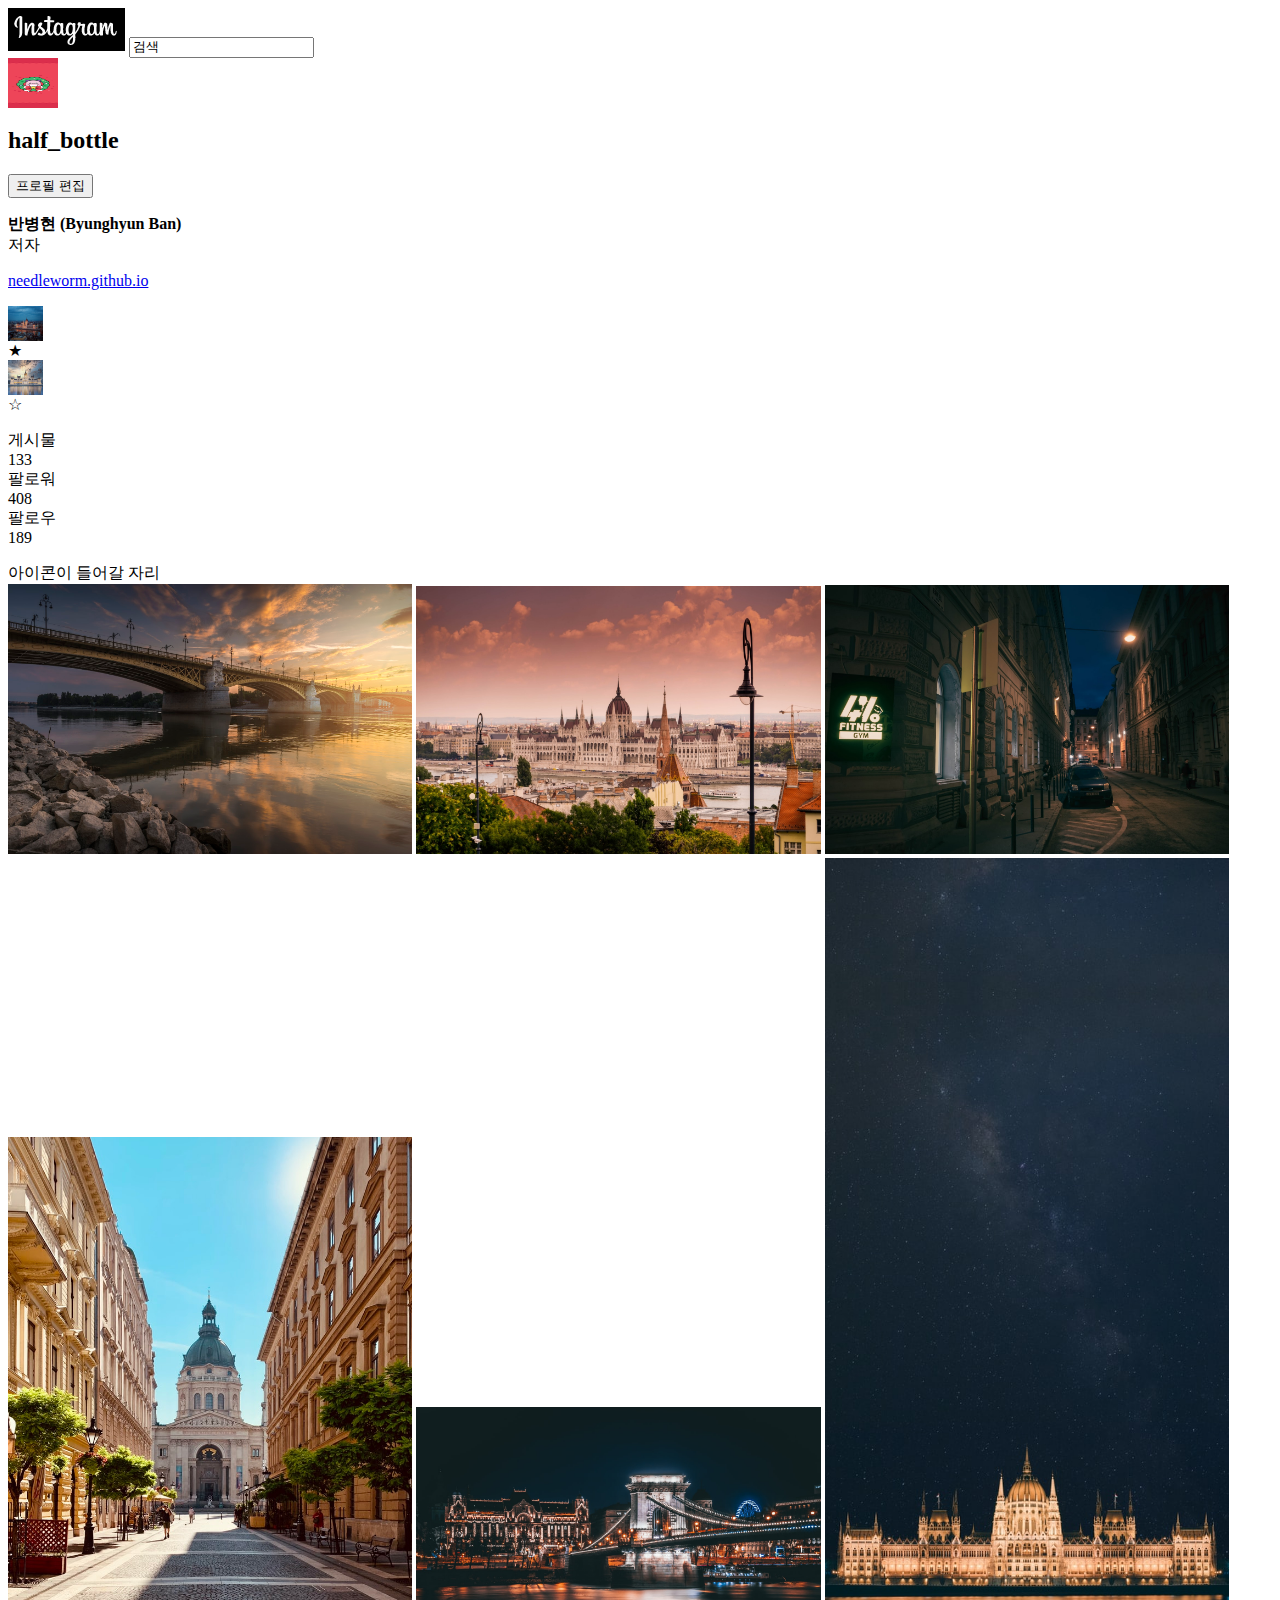
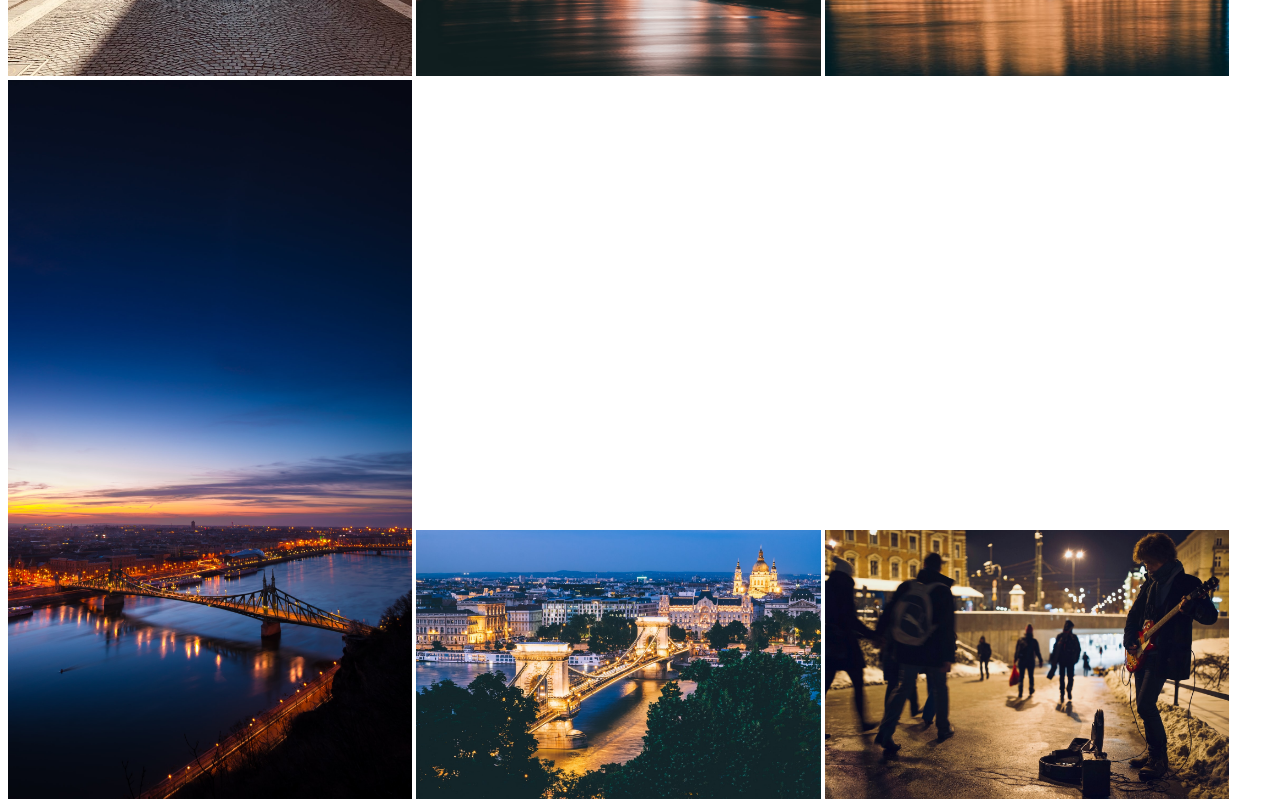
==== index.html @ 8dd54186 "커밋 메시지" ====
<html>
    <head></head>
    <body>
        <div>
        <img src="IMAGE/instagram_text.png"/>
        <input value="검색"/>
        </div>
        <div>
        <img src="IMAGE/profile.jpg.png"
        width="50px"
        height="50px"/>
        <div>
        <h2>half_bottle</h2>
        <button>프로필 편집</button>
        </div>
        </div>
        <div>
        <p>
            <strong>
        반병현 (Byunghyun Ban)
        </strong></br>
        저자
        </p>
        </div>
        <div>
        <p>
            <a href= "https://needleworm.github.io">
            needleworm.github.io
        </a>
        </p>
        </div>
        <div>
            <div>
                <div>
            <img src="IMAGE/h1.jpg"height="35px" width="35px"/>
            </div>
            <div>
                ★
            </div>
            </div>
            <div>
                <div>
            <img src="IMAGE/h2.jpg"height="35px" width="35px"/>
            </div>
            <div>
                ☆
            </div>
            </div>
        </div>
        <div>
        <p>
        <div>
        게시물<br/>
        133
        </div>
        <div>
        팔로워<br/>
        408
        </div>
        <div>
        팔로우<br/>
        189
        </div>
        
        </p>
        </div>
        <div>아이콘이 들어갈 자리</div>
        <div>
            <img src="IMAGE/thumbnails/1.jpg" width="32%"/>
            <img src="IMAGE/thumbnails/2.jpg" width="32%"/>
            <img src="IMAGE/thumbnails/3.jpg" width="32%"/>
            <img src="IMAGE/thumbnails/4.jpg" width="32%"/>
            <img src="IMAGE/thumbnails/5.jpg" width="32%"/>
            <img src="IMAGE/thumbnails/6.jpg" width="32%"/>
            <img src="IMAGE/thumbnails/7.jpg" width="32%"/>
            <img src="IMAGE/thumbnails/8.jpg" width="32%"/>
            <img src="IMAGE/thumbnails/9.jpg" width="32%"/>
        </div>
    </body>
</html>
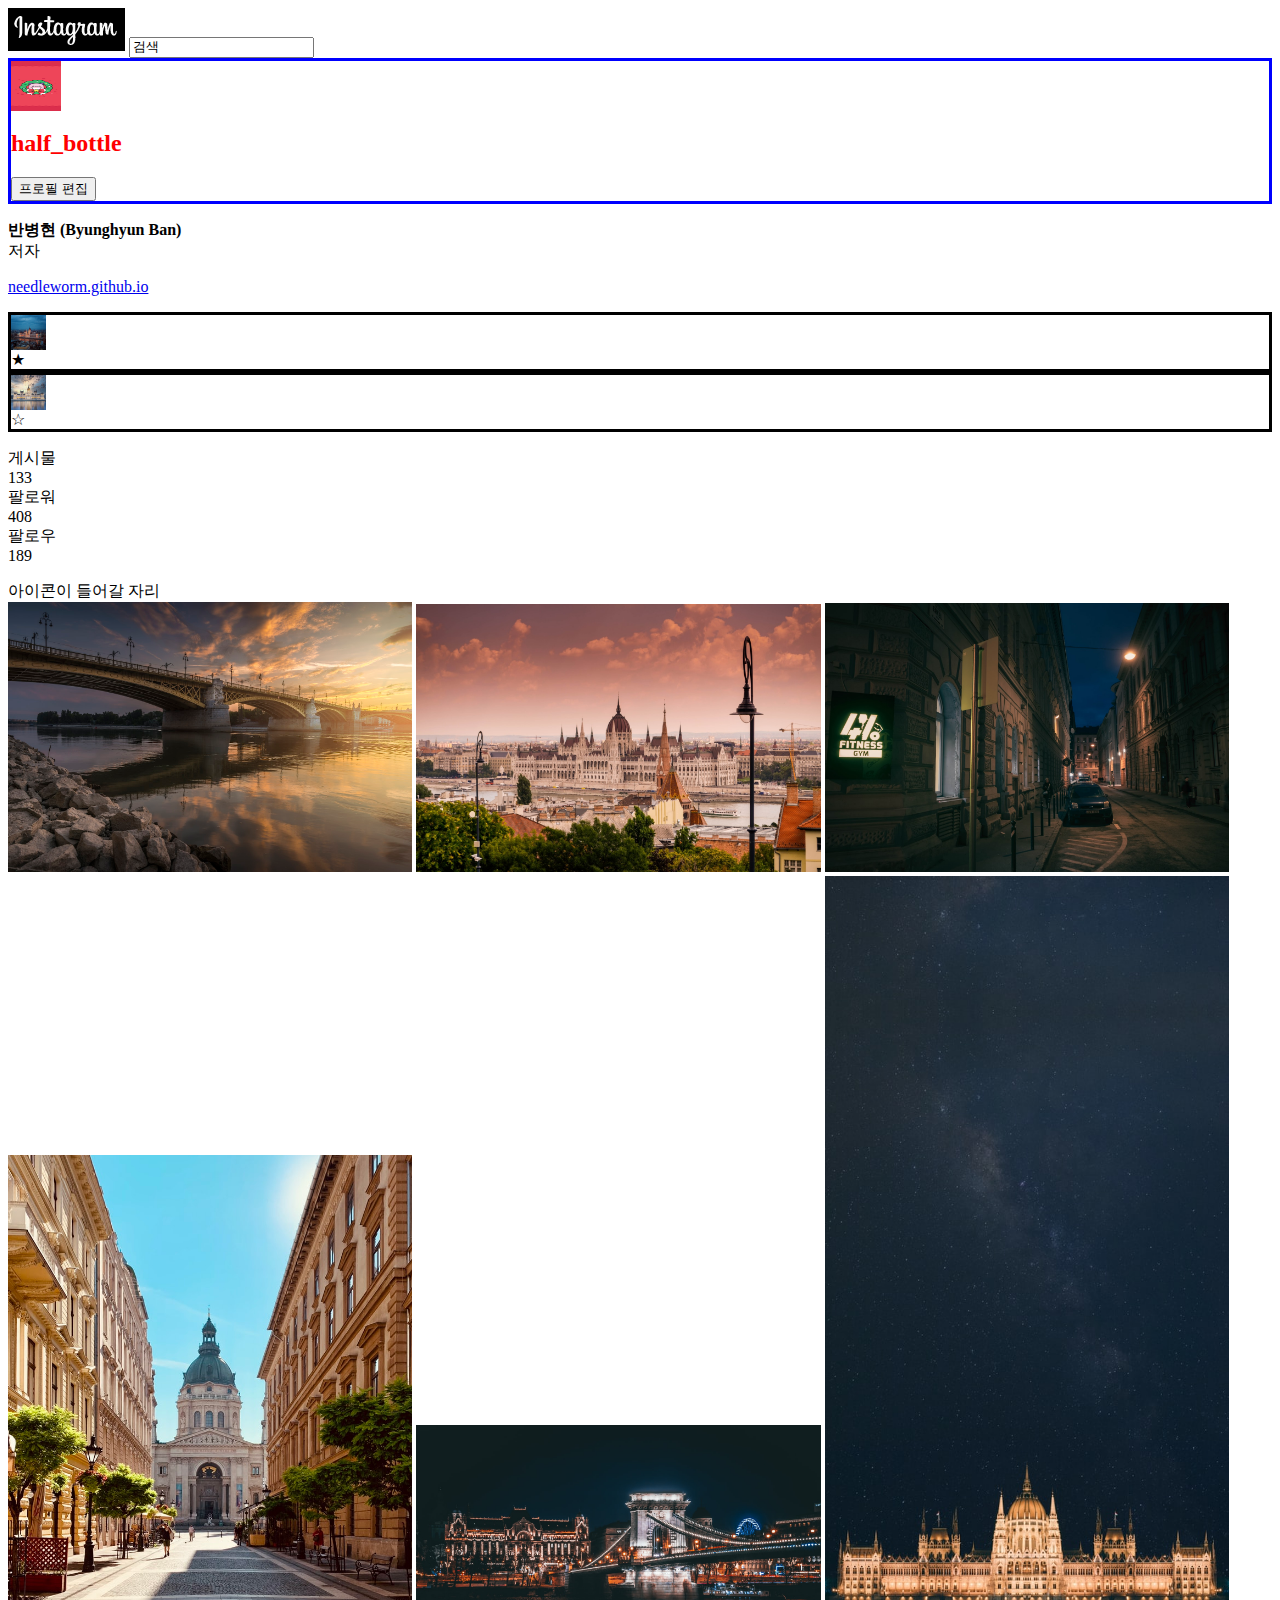
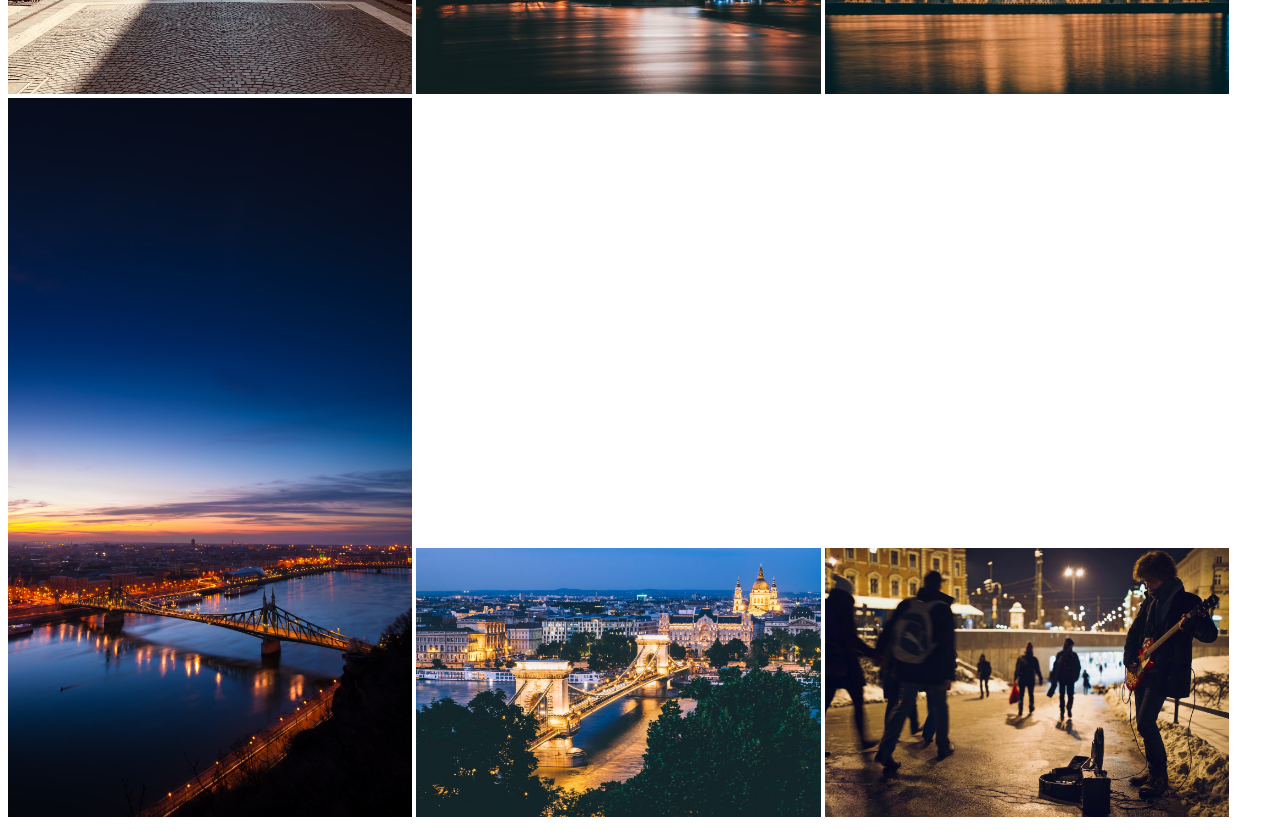
==== commit d940429f: "style css 추가" ====
--- a/index.html
+++ b/index.html
@@ -1,11 +1,13 @@
 <html>
-    <head></head>
+<head>
+        <link href="style.css" rel="stylesheet">
+    </head>
     <body>
         <div>
         <img src="IMAGE/instagram_text.png"/>
-        <input value="검색"/>
+        <input type="search" value="검색"/>
         </div>
-        <div>
+        <div id="profile">
         <img src="IMAGE/profile.jpg.png"
         width="50px"
         height="50px"/>
@@ -30,7 +32,7 @@
         </p>
         </div>
         <div>
-            <div>
+            <div class="highlight">
                 <div>
             <img src="IMAGE/h1.jpg"height="35px" width="35px"/>
             </div>
@@ -38,7 +40,7 @@
                 ★
             </div>
             </div>
-            <div>
+            <div class="highlight">
                 <div>
             <img src="IMAGE/h2.jpg"height="35px" width="35px"/>
             </div>
--- a/style.css
+++ b/style.css
@@ -0,0 +1,10 @@
+h2 {
+    color:red;
+}
+.highlight {
+    border:solid;
+}
+#profile {
+    border:solid;
+    border-color: blue;
+}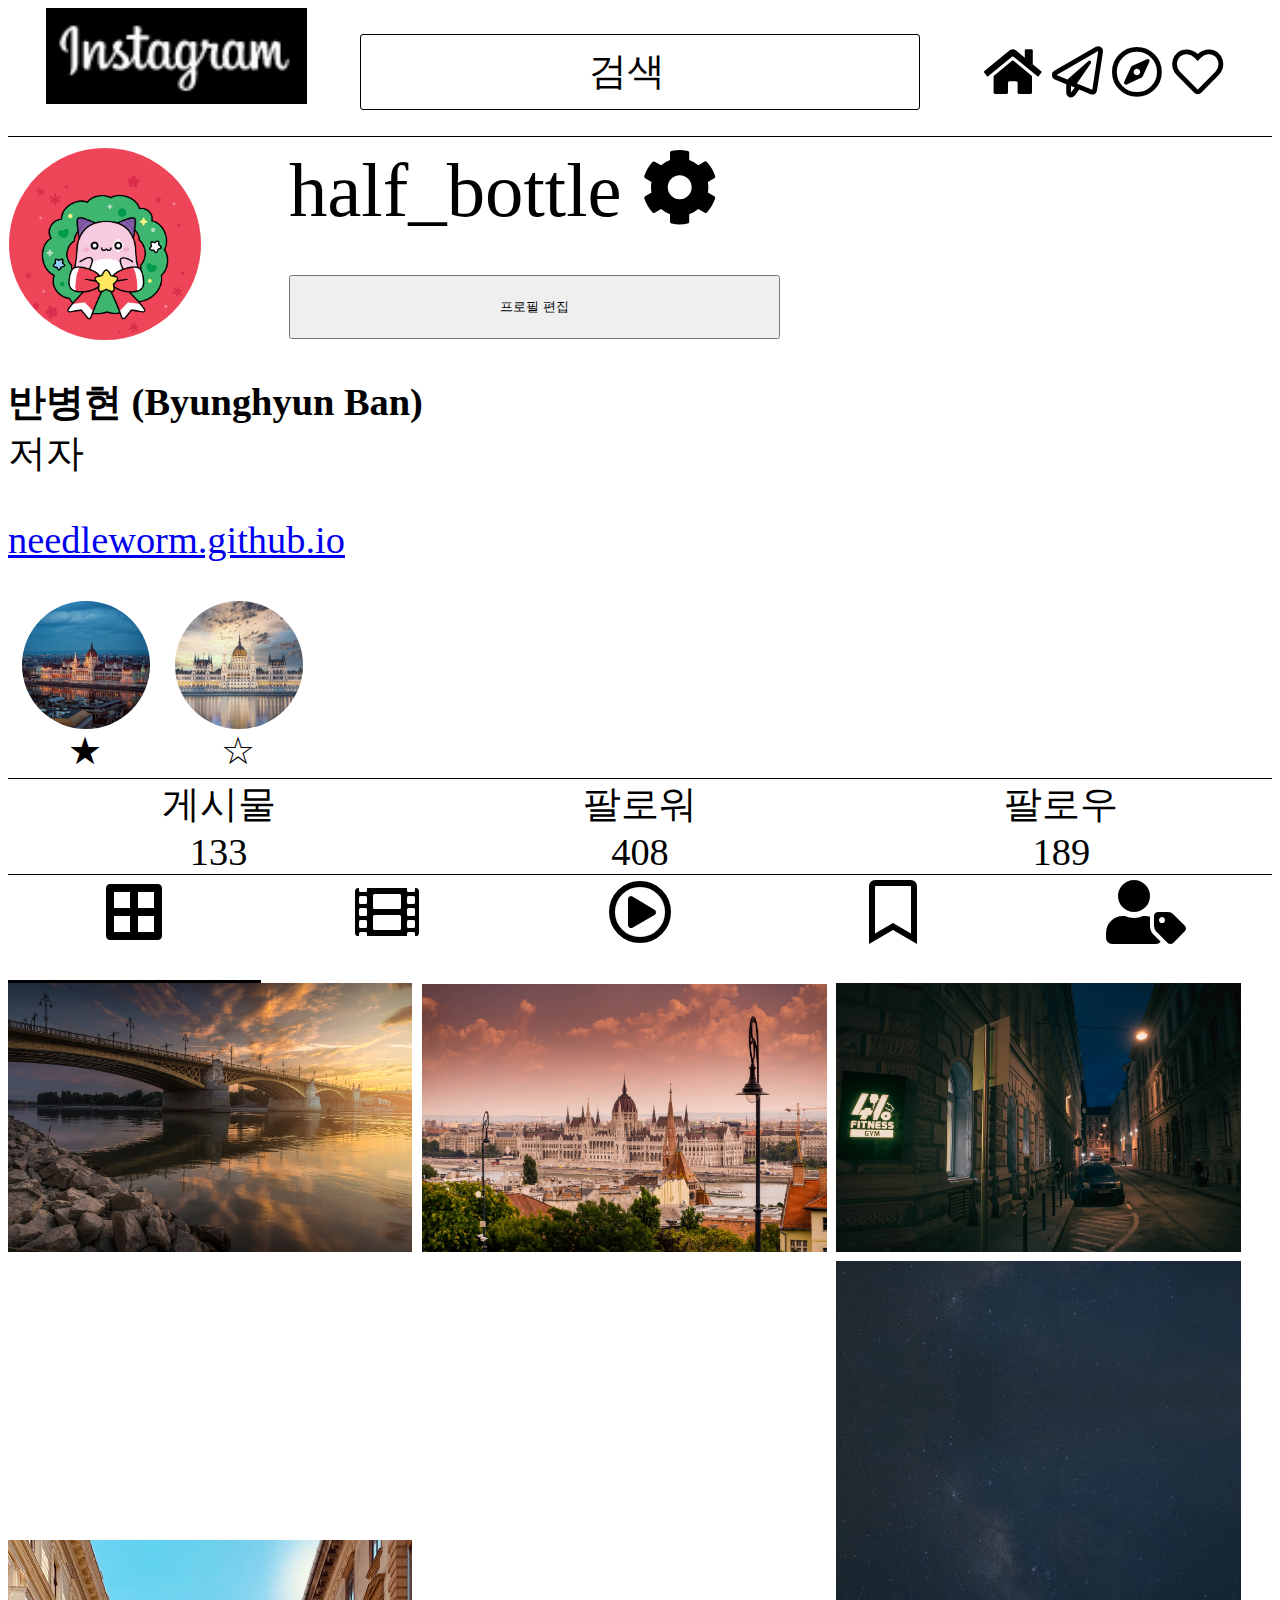
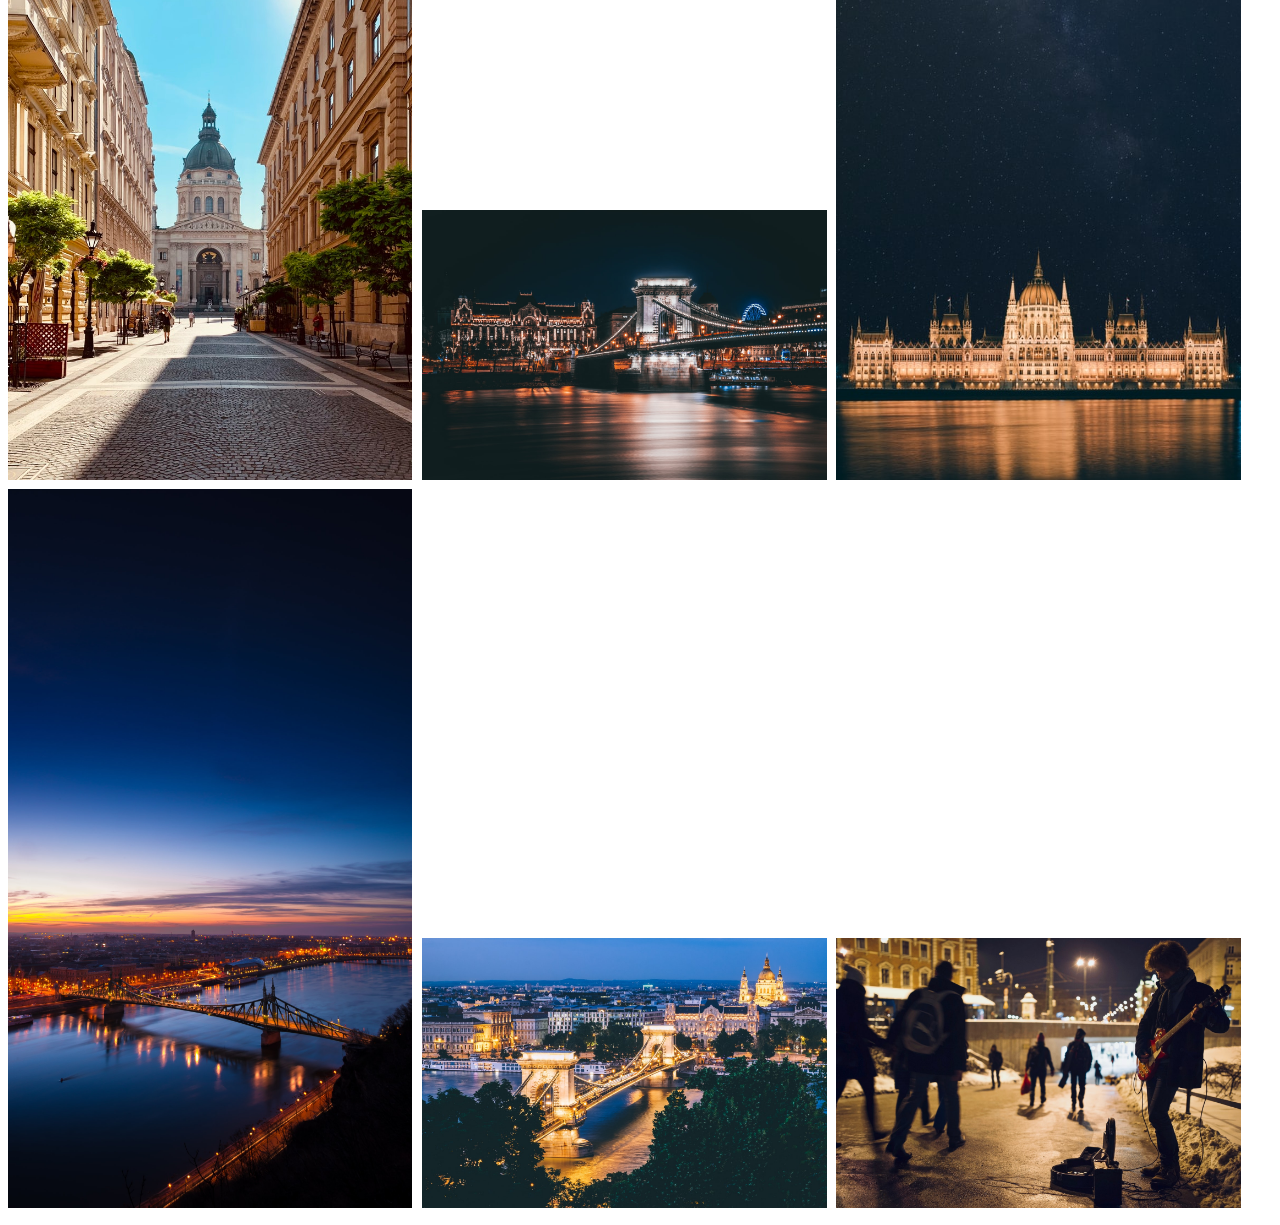
==== commit d19e2739: "ver1.0 html 뼈대" ====
--- a/index.html
+++ b/index.html
@@ -1,21 +1,30 @@
 <html>
 <head>
         <link href="style.css" rel="stylesheet">
+        <link href="https://pro.fontawesome.com/releases/v5.10.0/css/all.css" rel="stylesheet"/>
     </head>
     <body>
-        <div>
+        <div id="top">
         <img src="IMAGE/instagram_text.png"/>
         <input type="search" value="검색"/>
+        <div>
+            <i class="fas fa-home"></i>
+            <i class="far fa-paper-plane"></i>
+            <i class="far fa-compass"></i>
+            <i class="far fa-heart"></i>
+            </div>
         </div>
+
         <div id="profile">
-        <img src="IMAGE/profile.jpg.png"
-        width="50px"
-        height="50px"/>
-        <div>
-        <h2>half_bottle</h2>
-        <button>프로필 편집</button>
+            <div id="profile_pic" >
+               <img class="circle_pic" src="IMAGE/profile.jpg.png"/>
+            </div>
+        <div id="profile_info">
+           <div id="id">half_bottle <i class="fas fa-cog"></i></div></br>
+              <button>프로필 편집</button>
+           </div>
         </div>
-        </div>
+
         <div>
         <p>
             <strong>
@@ -31,52 +40,66 @@
         </a>
         </p>
         </div>
-        <div>
+        <div id="highlight_area">
             <div class="highlight">
-                <div>
-            <img src="IMAGE/h1.jpg"height="35px" width="35px"/>
+                <div class="highlight_pic">
+            <img class="circle_pic" src="IMAGE/h1.jpg"/>
             </div>
             <div>
                 ★
             </div>
             </div>
             <div class="highlight">
-                <div>
-            <img src="IMAGE/h2.jpg"height="35px" width="35px"/>
+                <div class="highlight_pic">
+            <img class="circle_pic" src="IMAGE/h2.jpg"/>
             </div>
             <div>
                 ☆
             </div>
             </div>
+            <div></div>
         </div>
-        <div>
-        <p>
-        <div>
+        <div id="stat_bar">
+        
+        <div class="stat">
         게시물<br/>
         133
         </div>
-        <div>
+        <div class="stat">
         팔로워<br/>
         408
         </div>
-        <div>
+        <div class="stat">
         팔로우<br/>
         189
         </div>
-        
-        </p>
         </div>
-        <div>아이콘이 들어갈 자리</div>
+
+        <div id="sub-icons">
+            <div class="selected">
+            <i class="fas fa-border-all"></i></div>
+            <div><i class="fas fa-film"></i></div>
+            <div><i class="far fa-play-circle"></i></div>
+            <div><i class="far fa-bookmark"></i></div>
+            <div><i class="fas fa-user-tag"></i></div>
+        </div>
+
         <div>
+            <div class="thumbnails1_grid">
             <img src="IMAGE/thumbnails/1.jpg" width="32%"/>
             <img src="IMAGE/thumbnails/2.jpg" width="32%"/>
             <img src="IMAGE/thumbnails/3.jpg" width="32%"/>
+            </div>
+            <div class="thumbnails1_grid">
             <img src="IMAGE/thumbnails/4.jpg" width="32%"/>
             <img src="IMAGE/thumbnails/5.jpg" width="32%"/>
             <img src="IMAGE/thumbnails/6.jpg" width="32%"/>
+            </div>
+            <div class="thumbnails1_grid">
             <img src="IMAGE/thumbnails/7.jpg" width="32%"/>
             <img src="IMAGE/thumbnails/8.jpg" width="32%"/>
             <img src="IMAGE/thumbnails/9.jpg" width="32%"/>
+            </div>
         </div>
     </body>
 </html>--- a/style.css
+++ b/style.css
@@ -1,10 +1,149 @@
-h2 {
-    color:red;
+body {
+    font-size:3vw;
 }
-.highlight {
-    border:solid;
+
+.thumnails1_grid {
+    display:grid;
+    grid-template-columns:1fr 1fr 1fr;
 }
+
+#thumnaol.grid img{
+    width: 100%;
+    height: 100%;
+    object-fit: cover;
+}
+
+#stat_bar{
+    display: grid;
+    grid-template-columns: 1fr 1fr 1fr;
+
+    border-top: 1px solid black;
+    border-bottom: 1px solid black;
+
+    margin-bottom: 5px;
+    margin-top: 5px;
+}
+
+.stat{
+    text-align: center;
+}
+
+.circle_pic{
+    border:solid white 1px;
+    border-radius: 50%;
+
+    width:100%;
+    height:100%;
+    object-fit: cover;
+}
+
+#profile_pic {
+    width :15vw;
+    height: 15vw;
+}
+
+.highlight_pic{
+    width:10vw;
+    height: 10vw;
+    margin-left: auto;
+    margin-right: auto;
+}
+
+#highlight_area{
+    display: grid;
+    grid-template-columns: 12vw 12vw 1fr;
+}
+
+.highlight{
+    text-align: center;
+}
+
 #profile {
-    border:solid;
-    border-color: blue;
+    display:grid;
+    grid-template-columns: 1fr 3.5fr;
+}
+
+#profile_info{
+    display:grid;
+    grid-template-columns: 1fr 1fr;
+    height:15vw;
+}
+
+#id{
+    font-size:6vw;
+    font-weight: 100;
+}
+
+#button{
+    height:80%;
+    width:95%;
+
+    font-size:3vw;
+    background-color:white;
+    border:solid black 1px;
+    border-radius: 3px;
+}
+
+#top{
+    display: grid;
+    grid-template-columns: 4fr 7fr 4fr;
+    height:10vw;
+    min-height: 10vw;
+
+    border-bottom: solid black 0.1px;
+    margin-bottom: 10px;
+}
+
+#top img{
+    margin-left: auto;
+    margin-right: auto;
+
+    height: 75%;
+    object-fit: contain;
+}
+
+#top input{
+    height: 60%;
+    width: 95%;
+
+    margin-left:auto ;
+    margin-right: auto;
+    margin-top: auto;
+    margin-bottom: auto;
+
+    text-align: center;
+    background-color: rgb(250. 250. 250);
+
+    border: solid black 1px;
+    border-radius: 3px;
+
+    font-size: 3vw;
+    font-weight: 100;
+}
+
+i{
+    color:black;
+}
+
+#top i{
+    font-size:4vw;
+}
+
+#top div{
+    text-align: center;
+    padding-top:3vw ;
+}
+
+#sub-icons{
+    display: grid;
+    grid-template-columns: 1fr 1fr 1fr 1fr 1fr;
+
+    text-align:center;
+    font-size: 5vw;
+
+    height: 8vw;
+}
+
+.selected{
+    border-bottom: solid black 3px;
 }